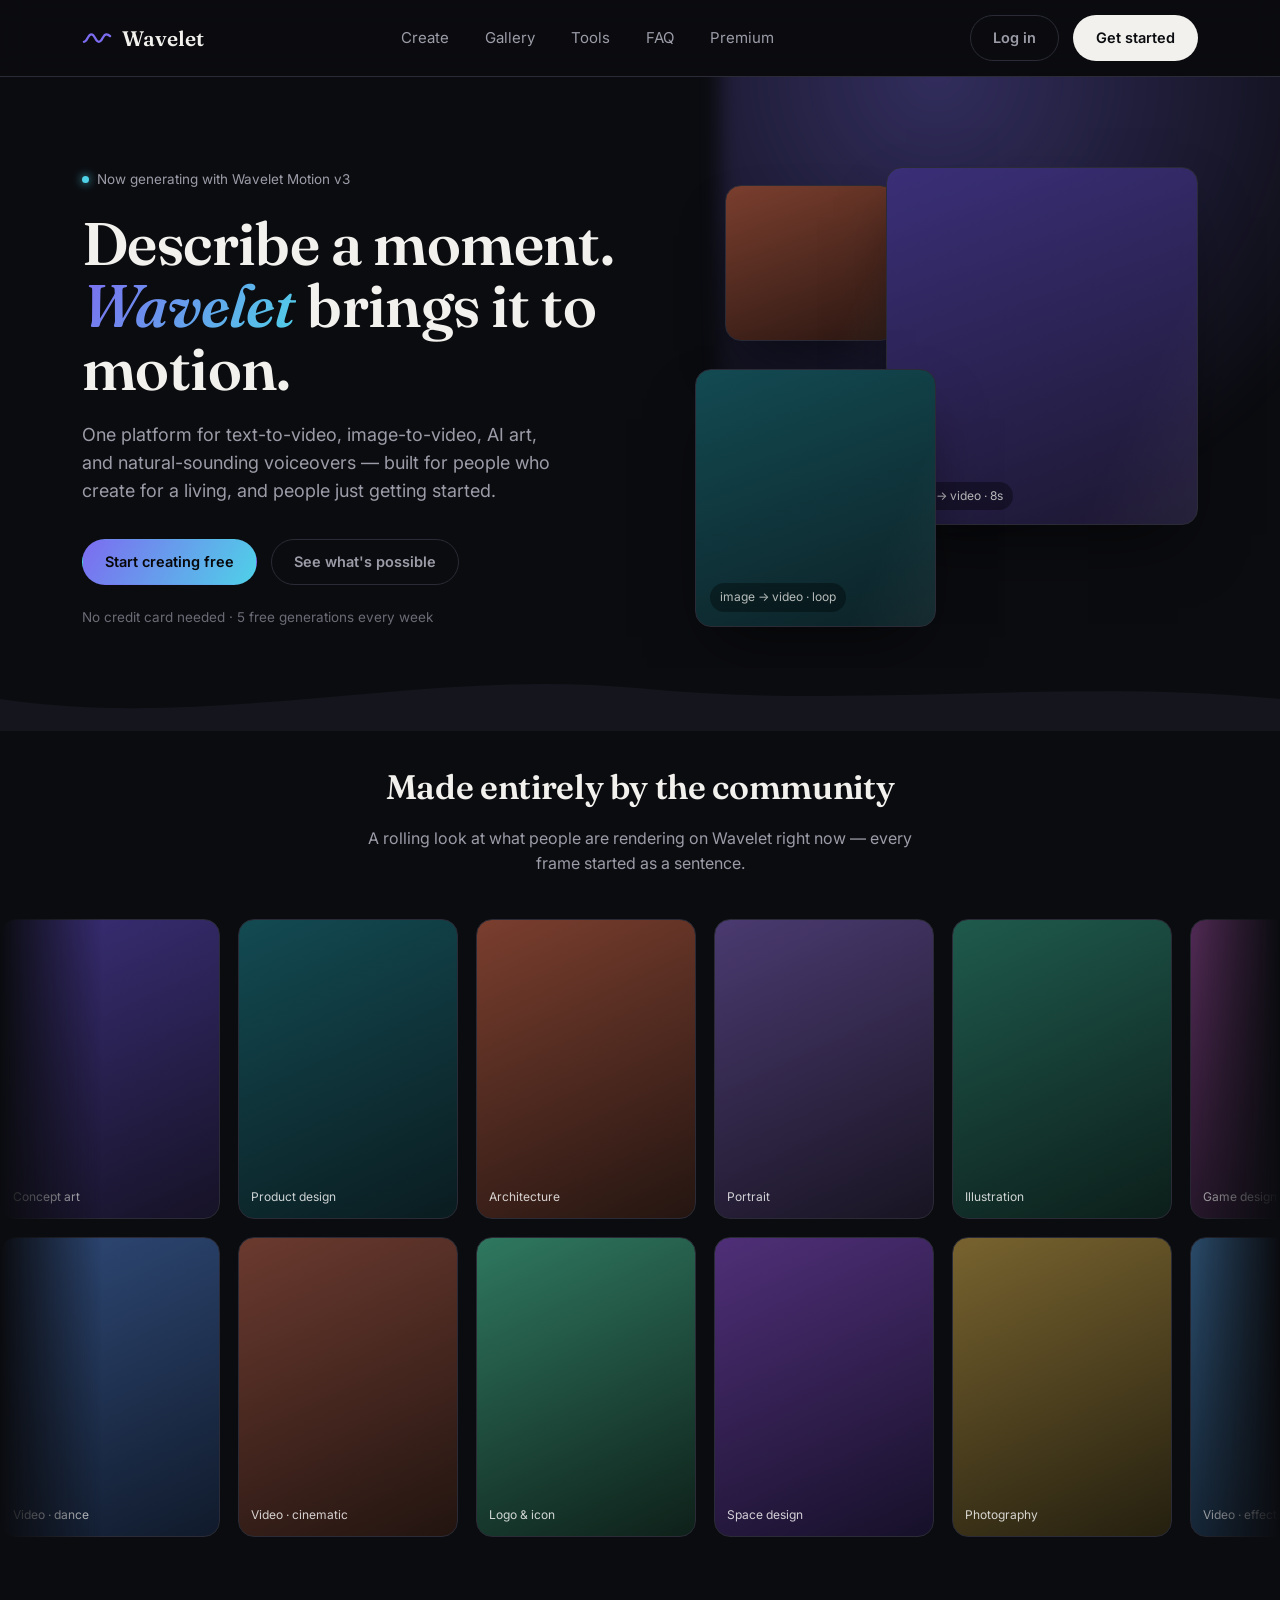
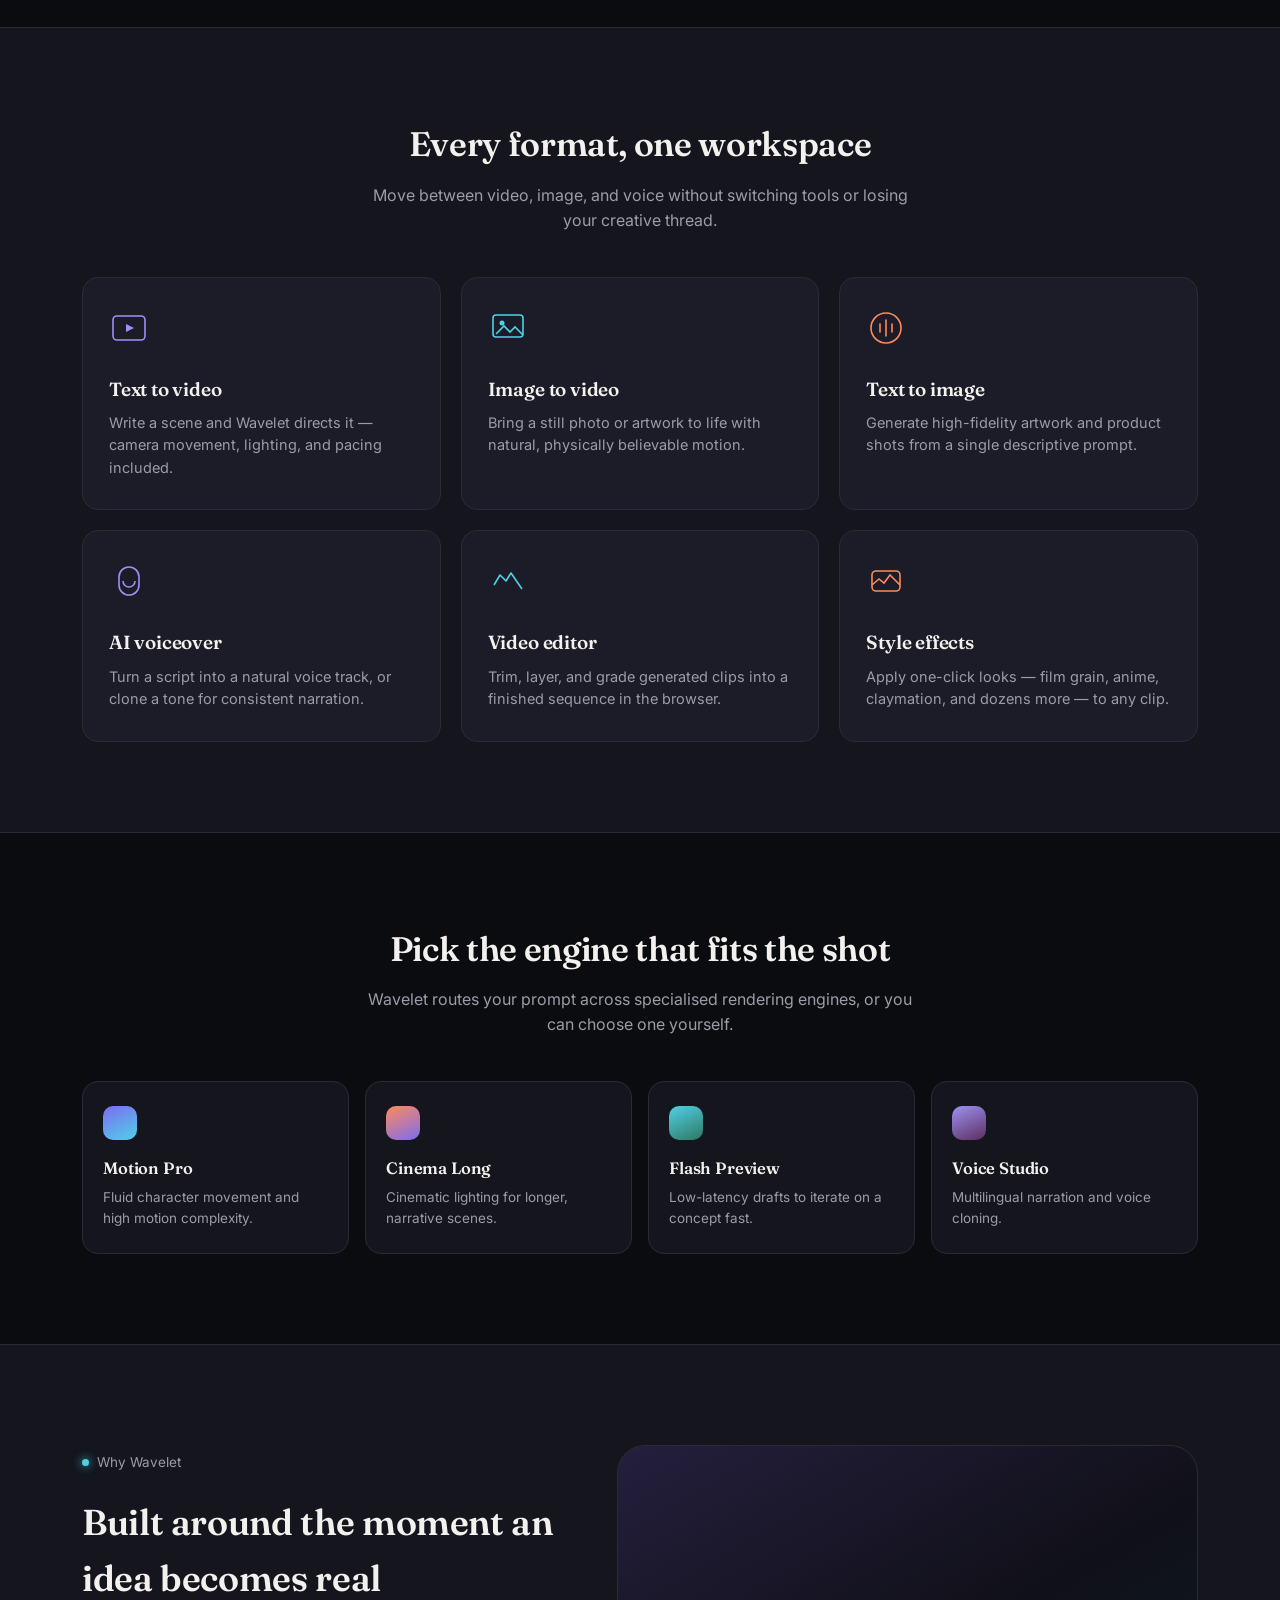
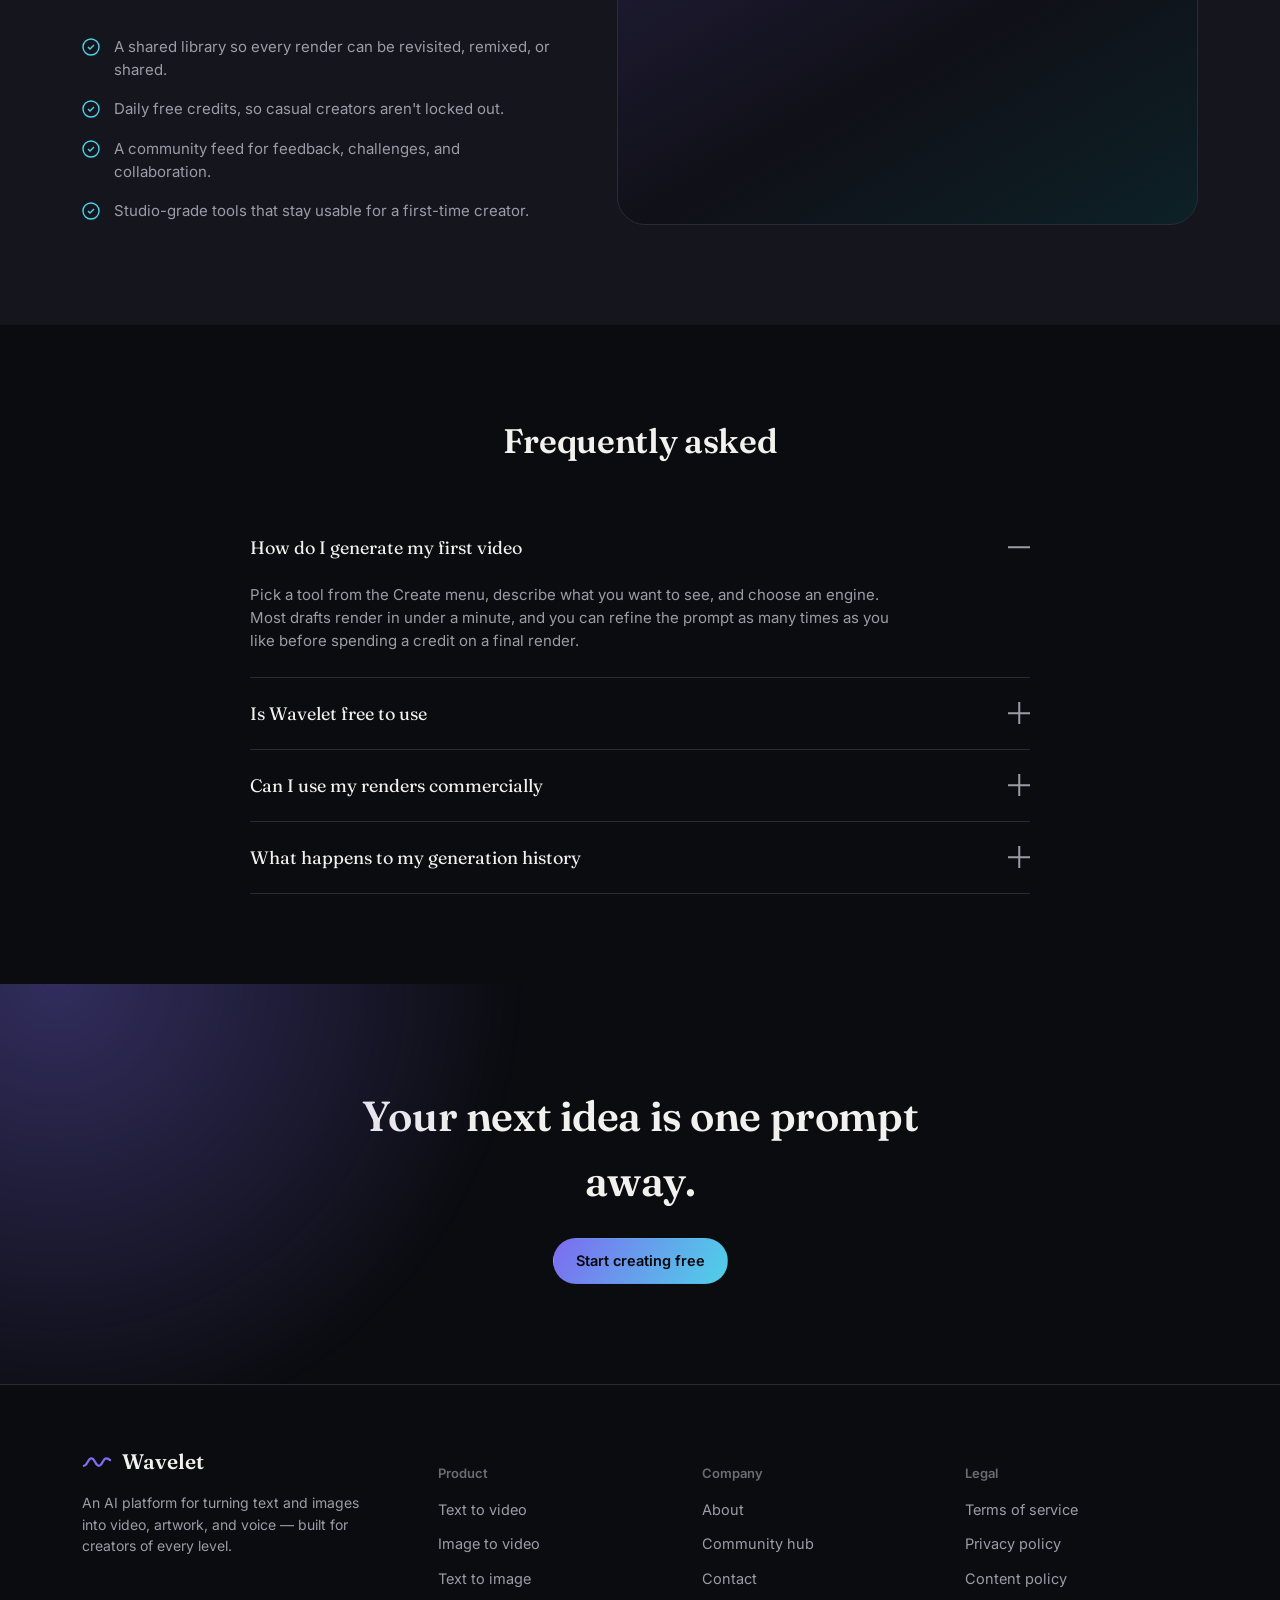
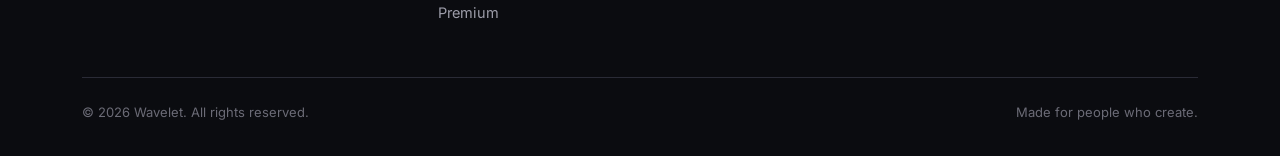
==== index.html @ d1cc6339 "first commit" ====
<!DOCTYPE html>
<html lang="en">
<head>
<meta charset="UTF-8">
<meta name="viewport" content="width=device-width, initial-scale=1">
<title>Wavelet — Generate video, image & voice with AI</title>
<meta name="description" content="Wavelet is an AI creation platform for turning text and images into video, artwork, and natural voiceovers.">
<link rel="preconnect" href="https://fonts.googleapis.com">
<link href="https://fonts.googleapis.com/css2?family=Fraunces:ital,wght@0,500;0,600;0,700;1,500;1,600&family=Inter:wght@400;500;600;700&display=swap" rel="stylesheet">
<link rel="stylesheet" href="style.css">
</head>
<body>

<nav class="nav">
  <div class="wrap">
    <a href="index.html" class="logo">
      <svg class="logo-mark" viewBox="0 0 32 32" fill="none">
        <path d="M2 20C6 20 6 12 10 12C14 12 14 20 18 20C22 20 22 12 26 12C28 12 29 13 30 14" stroke="url(#g1)" stroke-width="2.4" stroke-linecap="round"/>
        <defs><linearGradient id="g1" x1="2" y1="12" x2="30" y2="20"><stop stop-color="#7C6CF0"/><stop offset="1" stop-color="#4FD1E8"/></linearGradient></defs>
      </svg>
      Wavelet
    </a>
    <div class="nav-links">
      <a href="#create">Create</a>
      <a href="#gallery">Gallery</a>
      <a href="#tools">Tools</a>
      <a href="#faq">FAQ</a>
      <a href="premium.html">Premium</a>
    </div>
    <div class="nav-actions">
      <a href="#" class="btn btn-ghost">Log in</a>
      <a href="premium.html" class="btn btn-primary">Get started</a>
      <button class="nav-toggle" aria-label="Menu" aria-expanded="false">
        <svg width="24" height="24" viewBox="0 0 24 24" fill="none"><path d="M3 6h18M3 12h18M3 18h18" stroke="currentColor" stroke-width="1.8" stroke-linecap="round"/></svg>
      </button>
    </div>
  </div>
</nav>

<header class="hero" id="create">
  <div class="hero-glow"></div>
  <div class="wrap">
    <div>
      <div class="eyebrow"><span class="dot"></span> Now generating with Wavelet Motion v3</div>
      <h1>Describe a moment.<br><em>Wavelet</em> brings it to motion.</h1>
      <p class="hero-sub">One platform for text-to-video, image-to-video, AI art, and natural-sounding voiceovers — built for people who create for a living, and people just getting started.</p>
      <div class="hero-actions">
        <a href="premium.html" class="btn btn-wave">Start creating free</a>
        <a href="#gallery" class="btn btn-ghost">See what's possible</a>
      </div>
      <p class="hero-note">No credit card needed · 5 free generations every week</p>
    </div>
    <div class="hero-visual">
      <div class="frame frame-c"><div class="frame-shimmer"></div></div>
      <div class="frame frame-a"><div class="frame-shimmer"></div><span class="frame-tag">text → video · 8s</span></div>
      <div class="frame frame-b"><div class="frame-shimmer"></div><span class="frame-tag">image → video · loop</span></div>
    </div>
  </div>
</header>

<svg class="wave-divider" viewBox="0 0 1440 60" preserveAspectRatio="none"><path d="M0 30C240 60 480 0 720 20C960 40 1200 10 1440 30V60H0V30Z" fill="#14151D"/></svg>

<section class="gallery" id="gallery">
  <div class="wrap">
    <div class="section-head">
      <h2>Made entirely by the community</h2>
      <p>A rolling look at what people are rendering on Wavelet right now — every frame started as a sentence.</p>
    </div>
  </div>
  <div class="marquee">
    <div class="marquee-track" id="track1">
      <div class="tile" style="background:linear-gradient(155deg,#3a2f78,#161226)"><span>Concept art</span></div>
      <div class="tile" style="background:linear-gradient(155deg,#134a52,#0a1c20)"><span>Product design</span></div>
      <div class="tile" style="background:linear-gradient(155deg,#7a3e2e,#241511)"><span>Architecture</span></div>
      <div class="tile" style="background:linear-gradient(155deg,#4a3a70,#181422)"><span>Portrait</span></div>
      <div class="tile" style="background:linear-gradient(155deg,#1f5a4d,#0c1e1a)"><span>Illustration</span></div>
      <div class="tile" style="background:linear-gradient(155deg,#5c2f5f,#1c1220)"><span>Game design</span></div>
    </div>
  </div>
  <div class="marquee">
    <div class="marquee-track reverse" id="track2">
      <div class="tile" style="background:linear-gradient(155deg,#2f4a78,#101a2b)"><span>Video · dance</span></div>
      <div class="tile" style="background:linear-gradient(155deg,#6b3a2f,#221410)"><span>Video · cinematic</span></div>
      <div class="tile" style="background:linear-gradient(155deg,#2f7860,#0e2019)"><span>Logo & icon</span></div>
      <div class="tile" style="background:linear-gradient(155deg,#4f2f78,#161029)"><span>Space design</span></div>
      <div class="tile" style="background:linear-gradient(155deg,#78632f,#241f0f)"><span>Photography</span></div>
      <div class="tile" style="background:linear-gradient(155deg,#2f5578,#101d2b)"><span>Video · effects</span></div>
    </div>
  </div>
</section>

<section class="tools" id="tools">
  <div class="wrap">
    <div class="section-head">
      <h2>Every format, one workspace</h2>
      <p>Move between video, image, and voice without switching tools or losing your creative thread.</p>
    </div>
    <div class="tools-grid">
      <div class="tool-card">
        <svg class="tool-icon" viewBox="0 0 40 40" fill="none"><rect x="4" y="8" width="32" height="24" rx="4" stroke="#9D91F5" stroke-width="1.6"/><path d="M17 16l8 4-8 4v-8z" fill="#9D91F5"/></svg>
        <h3>Text to video</h3>
        <p>Write a scene and Wavelet directs it — camera movement, lighting, and pacing included.</p>
      </div>
      <div class="tool-card">
        <svg class="tool-icon" viewBox="0 0 40 40" fill="none"><rect x="5" y="7" width="30" height="22" rx="3" stroke="#4FD1E8" stroke-width="1.6"/><circle cx="14" cy="15" r="2.5" fill="#4FD1E8"/><path d="M8 26l8-8 6 6 5-5 8 8" stroke="#4FD1E8" stroke-width="1.6"/></svg>
        <h3>Image to video</h3>
        <p>Bring a still photo or artwork to life with natural, physically believable motion.</p>
      </div>
      <div class="tool-card">
        <svg class="tool-icon" viewBox="0 0 40 40" fill="none"><circle cx="20" cy="20" r="15" stroke="#FF8A5B" stroke-width="1.6"/><path d="M20 12v16M14 16v8M26 16v8" stroke="#FF8A5B" stroke-width="1.6" stroke-linecap="round"/></svg>
        <h3>Text to image</h3>
        <p>Generate high-fidelity artwork and product shots from a single descriptive prompt.</p>
      </div>
      <div class="tool-card">
        <svg class="tool-icon" viewBox="0 0 40 40" fill="none"><rect x="10" y="6" width="20" height="28" rx="10" stroke="#9D91F5" stroke-width="1.6"/><path d="M14 20a6 6 0 0012 0" stroke="#9D91F5" stroke-width="1.6"/></svg>
        <h3>AI voiceover</h3>
        <p>Turn a script into a natural voice track, or clone a tone for consistent narration.</p>
      </div>
      <div class="tool-card">
        <svg class="tool-icon" viewBox="0 0 40 40" fill="none"><path d="M6 24l6-10 6 6 5-8 11 16" stroke="#4FD1E8" stroke-width="1.6" stroke-linejoin="round" fill="none"/></svg>
        <h3>Video editor</h3>
        <p>Trim, layer, and grade generated clips into a finished sequence in the browser.</p>
      </div>
      <div class="tool-card">
        <svg class="tool-icon" viewBox="0 0 40 40" fill="none"><rect x="6" y="10" width="28" height="20" rx="4" stroke="#FF8A5B" stroke-width="1.6"/><path d="M6 24l7-6 5 4 6-8 10 10" stroke="#FF8A5B" stroke-width="1.6"/></svg>
        <h3>Style effects</h3>
        <p>Apply one-click looks — film grain, anime, claymation, and dozens more — to any clip.</p>
      </div>
    </div>
  </div>
</section>

<section class="engines">
  <div class="wrap">
    <div class="section-head">
      <h2>Pick the engine that fits the shot</h2>
      <p>Wavelet routes your prompt across specialised rendering engines, or you can choose one yourself.</p>
    </div>
    <div class="engine-row">
      <div class="engine-card">
        <div class="engine-dot" style="background:linear-gradient(155deg,#7C6CF0,#4FD1E8)"></div>
        <h3>Motion Pro</h3>
        <p>Fluid character movement and high motion complexity.</p>
      </div>
      <div class="engine-card">
        <div class="engine-dot" style="background:linear-gradient(155deg,#FF8A5B,#7C6CF0)"></div>
        <h3>Cinema Long</h3>
        <p>Cinematic lighting for longer, narrative scenes.</p>
      </div>
      <div class="engine-card">
        <div class="engine-dot" style="background:linear-gradient(155deg,#4FD1E8,#2F7860)"></div>
        <h3>Flash Preview</h3>
        <p>Low-latency drafts to iterate on a concept fast.</p>
      </div>
      <div class="engine-card">
        <div class="engine-dot" style="background:linear-gradient(155deg,#9D91F5,#5c2f5f)"></div>
        <h3>Voice Studio</h3>
        <p>Multilingual narration and voice cloning.</p>
      </div>
    </div>
  </div>
</section>

<section class="vision">
  <div class="wrap">
    <div>
      <div class="eyebrow"><span class="dot"></span> Why Wavelet</div>
      <h2>Built around the moment an idea becomes real</h2>
      <ul class="vision-list">
        <li><svg width="18" height="18" viewBox="0 0 18 18" fill="none"><circle cx="9" cy="9" r="8" stroke="#4FD1E8" stroke-width="1.4"/><path d="M6 9l2 2 4-4" stroke="#4FD1E8" stroke-width="1.4"/></svg> A shared library so every render can be revisited, remixed, or shared.</li>
        <li><svg width="18" height="18" viewBox="0 0 18 18" fill="none"><circle cx="9" cy="9" r="8" stroke="#4FD1E8" stroke-width="1.4"/><path d="M6 9l2 2 4-4" stroke="#4FD1E8" stroke-width="1.4"/></svg> Daily free credits, so casual creators aren't locked out.</li>
        <li><svg width="18" height="18" viewBox="0 0 18 18" fill="none"><circle cx="9" cy="9" r="8" stroke="#4FD1E8" stroke-width="1.4"/><path d="M6 9l2 2 4-4" stroke="#4FD1E8" stroke-width="1.4"/></svg> A community feed for feedback, challenges, and collaboration.</li>
        <li><svg width="18" height="18" viewBox="0 0 18 18" fill="none"><circle cx="9" cy="9" r="8" stroke="#4FD1E8" stroke-width="1.4"/><path d="M6 9l2 2 4-4" stroke="#4FD1E8" stroke-width="1.4"/></svg> Studio-grade tools that stay usable for a first-time creator.</li>
      </ul>
    </div>
    <div class="vision-visual"></div>
  </div>
</section>

<section class="faq" id="faq">
  <div class="section-head">
    <h2>Frequently asked</h2>
  </div>

  <div class="faq-item open">
    <button class="faq-q">How do I generate my first video<span class="plus"></span></button>
    <div class="faq-a" style="max-height:200px"><p>Pick a tool from the Create menu, describe what you want to see, and choose an engine. Most drafts render in under a minute, and you can refine the prompt as many times as you like before spending a credit on a final render.</p></div>
  </div>
  <div class="faq-item">
    <button class="faq-q">Is Wavelet free to use<span class="plus"></span></button>
    <div class="faq-a"><p>Yes — everyone gets free weekly credits for standard-quality generations. Higher resolutions, longer clips, and priority rendering are part of Wavelet Premium.</p></div>
  </div>
  <div class="faq-item">
    <button class="faq-q">Can I use my renders commercially<span class="plus"></span></button>
    <div class="faq-a"><p>Content made on a Premium plan comes with a commercial usage licence. Free-tier renders are for personal, non-commercial use — see the plan comparison for details.</p></div>
  </div>
  <div class="faq-item">
    <button class="faq-q">What happens to my generation history<span class="plus"></span></button>
    <div class="faq-a"><p>Every render is saved privately to your library by default. You choose if and when to publish a piece to the community gallery.</p></div>
  </div>
</section>

<section class="cta-band">
  <div class="hero-glow" style="right:auto; left:-160px;"></div>
  <div class="wrap">
    <h2>Your next idea is one prompt away.</h2>
    <a href="premium.html" class="btn btn-wave">Start creating free</a>
  </div>
</section>

<footer>
  <div class="wrap">
    <div class="footer-grid">
      <div class="footer-brand">
        <a href="index.html" class="logo">
          <svg class="logo-mark" viewBox="0 0 32 32" fill="none"><path d="M2 20C6 20 6 12 10 12C14 12 14 20 18 20C22 20 22 12 26 12C28 12 29 13 30 14" stroke="url(#g2)" stroke-width="2.4" stroke-linecap="round"/><defs><linearGradient id="g2" x1="2" y1="12" x2="30" y2="20"><stop stop-color="#7C6CF0"/><stop offset="1" stop-color="#4FD1E8"/></linearGradient></defs></svg>
          Wavelet
        </a>
        <p>An AI platform for turning text and images into video, artwork, and voice — built for creators of every level.</p>
      </div>
      <div class="footer-col">
        <h4>Product</h4>
        <a href="#tools">Text to video</a>
        <a href="#tools">Image to video</a>
        <a href="#tools">Text to image</a>
        <a href="premium.html">Premium</a>
      </div>
      <div class="footer-col">
        <h4>Company</h4>
        <a href="#">About</a>
        <a href="#">Community hub</a>
        <a href="#">Contact</a>
      </div>
      <div class="footer-col">
        <h4>Legal</h4>
        <a href="#">Terms of service</a>
        <a href="#">Privacy policy</a>
        <a href="#">Content policy</a>
      </div>
    </div>
    <div class="footer-bottom">
      <span>© 2026 Wavelet. All rights reserved.</span>
      <span>Made for people who create.</span>
    </div>
  </div>
</footer>

<script src="script.js"></script>
</body>
</html>
---- style.css ----
/* ============================================================
   Wavelet — AI generation platform
   Token system
   ============================================================ */

:root {
  --bg: #0B0C10;
  --bg-elevated: #14151D;
  --bg-elevated-2: #1B1C27;
  --line: #2A2B36;
  --text: #F2F1ED;
  --text-dim: #9C9CA8;
  --text-faint: #6B6B76;

  --violet: #7C6CF0;
  --violet-soft: #9D91F5;
  --cyan: #4FD1E8;
  --coral: #FF8A5B;

  --grad-wave: linear-gradient(120deg, var(--violet) 0%, var(--cyan) 100%);

  --serif: "Fraunces", "Iowan Old Style", serif;
  --sans: "Inter", -apple-system, BlinkMacSystemFont, "Segoe UI", sans-serif;

  --radius-s: 10px;
  --radius-m: 16px;
  --radius-l: 28px;

  --max: 1180px;
}

* { box-sizing: border-box; }

html {
  scroll-behavior: smooth;
}

@media (prefers-reduced-motion: reduce) {
  html { scroll-behavior: auto; }
  * { animation-duration: 0.001ms !important; animation-iteration-count: 1 !important; transition-duration: 0.001ms !important; }
}

body {
  margin: 0;
  background: var(--bg);
  color: var(--text);
  font-family: var(--sans);
  font-size: 16px;
  line-height: 1.55;
  -webkit-font-smoothing: antialiased;
}

img, video { max-width: 100%; display: block; }

a { color: inherit; text-decoration: none; }

.wrap {
  max-width: var(--max);
  margin: 0 auto;
  padding: 0 32px;
}

h1, h2, h3 {
  font-family: var(--serif);
  font-weight: 600;
  letter-spacing: -0.01em;
  margin: 0;
}

p { margin: 0; color: var(--text-dim); }

::selection { background: var(--violet); color: #fff; }

:focus-visible {
  outline: 2px solid var(--cyan);
  outline-offset: 3px;
  border-radius: 4px;
}

/* ---------------- Nav ---------------- */

.nav {
  position: sticky;
  top: 0;
  z-index: 50;
  background: rgba(11, 12, 16, 0.82);
  backdrop-filter: blur(14px);
  border-bottom: 1px solid var(--line);
}

.nav .wrap {
  display: flex;
  align-items: center;
  justify-content: space-between;
  height: 76px;
}

.logo {
  display: flex;
  align-items: center;
  gap: 10px;
  font-family: var(--serif);
  font-size: 21px;
  font-weight: 600;
  color: var(--text);
}

.logo-mark {
  width: 30px;
  height: 30px;
  flex-shrink: 0;
}

.nav-links {
  display: flex;
  align-items: center;
  gap: 36px;
}

.nav-links a {
  font-size: 15px;
  color: var(--text-dim);
  transition: color 0.15s ease;
  white-space: nowrap;
}

.nav-links a:hover, .nav-links a.active { color: var(--text); }

.nav-actions {
  display: flex;
  align-items: center;
  gap: 14px;
}

.btn {
  display: inline-flex;
  align-items: center;
  justify-content: center;
  gap: 8px;
  padding: 11px 22px;
  border-radius: 999px;
  font-size: 14.5px;
  font-weight: 600;
  font-family: var(--sans);
  cursor: pointer;
  border: 1px solid transparent;
  transition: transform 0.15s ease, background 0.15s ease, border-color 0.15s ease, opacity .15s ease;
}

.btn:active { transform: scale(0.97); }

.btn-primary {
  background: var(--text);
  color: var(--bg);
}
.btn-primary:hover { background: #fff; }

.btn-ghost {
  background: transparent;
  color: var(--text-dim);
  border-color: var(--line);
}
.btn-ghost:hover { color: var(--text); border-color: var(--text-dim); }

.btn-wave {
  background: var(--grad-wave);
  color: #08080B;
}
.btn-wave:hover { opacity: .92; }

.nav-toggle {
  display: none;
  background: none;
  border: none;
  color: var(--text);
  cursor: pointer;
  padding: 6px;
}

/* ---------------- Hero ---------------- */

.hero {
  position: relative;
  padding: 88px 0 40px;
  overflow: hidden;
}

.hero-glow {
  position: absolute;
  top: -220px;
  right: -160px;
  width: 720px;
  height: 720px;
  background: radial-gradient(circle at 30% 30%, rgba(124,108,240,0.35), transparent 65%);
  filter: blur(10px);
  pointer-events: none;
}

.hero .wrap {
  display: grid;
  grid-template-columns: 1.05fr 0.95fr;
  gap: 56px;
  align-items: center;
  position: relative;
}

.eyebrow {
  display: inline-flex;
  align-items: center;
  gap: 8px;
  font-size: 13.5px;
  color: var(--text-dim);
  margin-bottom: 22px;
}

.eyebrow .dot {
  width: 7px;
  height: 7px;
  border-radius: 50%;
  background: var(--cyan);
  box-shadow: 0 0 10px var(--cyan);
}

.hero h1 {
  font-size: 60px;
  line-height: 1.04;
  color: var(--text);
}

.hero h1 em {
  font-style: italic;
  background: var(--grad-wave);
  -webkit-background-clip: text;
  background-clip: text;
  color: transparent;
}

.hero-sub {
  margin-top: 22px;
  font-size: 18px;
  max-width: 480px;
  color: var(--text-dim);
}

.hero-actions {
  display: flex;
  gap: 14px;
  margin-top: 34px;
}

.hero-note {
  margin-top: 22px;
  font-size: 13.5px;
  color: var(--text-faint);
}

/* Hero visual: stacked "frames" representing generated output */
.hero-visual {
  position: relative;
  height: 460px;
}

.frame {
  position: absolute;
  border-radius: var(--radius-m);
  border: 1px solid var(--line);
  overflow: hidden;
  box-shadow: 0 30px 60px -20px rgba(0,0,0,0.6);
}

.frame-a { width: 62%; height: 78%; right: 0; top: 0; background: linear-gradient(160deg,#3a2f78,#1c1730); z-index: 2; }
.frame-b { width: 48%; height: 56%; left: 0; bottom: 0; background: linear-gradient(160deg,#134a52,#0c2126); z-index: 3; }
.frame-c { width: 34%; height: 34%; left: 6%; top: 4%; background: linear-gradient(160deg,#7a3e2e,#2b1712); z-index: 1; }

.frame-tag {
  position: absolute;
  bottom: 14px;
  left: 14px;
  font-size: 12px;
  color: rgba(242,241,237,0.75);
  background: rgba(0,0,0,0.35);
  padding: 5px 10px;
  border-radius: 999px;
  backdrop-filter: blur(4px);
}

.frame-shimmer {
  position: absolute;
  inset: 0;
  background: linear-gradient(115deg, transparent 30%, rgba(255,255,255,0.08) 48%, transparent 65%);
  background-size: 250% 250%;
  animation: shimmer 6s ease-in-out infinite;
}

@keyframes shimmer {
  0% { background-position: 130% 0; }
  50% { background-position: -30% 100%; }
  100% { background-position: 130% 0; }
}

/* ---------------- Wave divider ---------------- */

.wave-divider {
  display: block;
  width: 100%;
  height: 64px;
  margin-top: -1px;
}

/* ---------------- Marquee gallery ---------------- */

.gallery {
  padding: 30px 0 90px;
  background: var(--bg);
}

.section-head {
  max-width: 560px;
  margin: 0 auto 44px;
  text-align: center;
}

.section-head h2 { font-size: 34px; }
.section-head p { margin-top: 12px; font-size: 16px; }

.marquee {
  overflow: hidden;
  position: relative;
  mask-image: linear-gradient(90deg, transparent, #000 8%, #000 92%, transparent);
  -webkit-mask-image: linear-gradient(90deg, transparent, #000 8%, #000 92%, transparent);
}

.marquee-track {
  display: flex;
  gap: 18px;
  width: max-content;
  animation: scroll-left 42s linear infinite;
}

.marquee-track.reverse { animation: scroll-right 46s linear infinite; margin-top: 18px; }

@keyframes scroll-left {
  from { transform: translateX(0); }
  to { transform: translateX(-50%); }
}
@keyframes scroll-right {
  from { transform: translateX(-50%); }
  to { transform: translateX(0); }
}

.tile {
  width: 220px;
  height: 300px;
  border-radius: var(--radius-m);
  flex-shrink: 0;
  border: 1px solid var(--line);
  position: relative;
  overflow: hidden;
}

.tile span {
  position: absolute;
  bottom: 12px;
  left: 12px;
  font-size: 12px;
  color: rgba(255,255,255,0.8);
}

/* ---------------- Tools grid ---------------- */

.tools {
  padding: 90px 0;
  background: var(--bg-elevated);
  border-top: 1px solid var(--line);
  border-bottom: 1px solid var(--line);
}

.tools-grid {
  display: grid;
  grid-template-columns: repeat(3, 1fr);
  gap: 20px;
}

.tool-card {
  background: var(--bg-elevated-2);
  border: 1px solid var(--line);
  border-radius: var(--radius-m);
  padding: 30px 26px;
  transition: border-color .2s ease, transform .2s ease;
}

.tool-card:hover { border-color: var(--violet-soft); }

.tool-icon {
  width: 40px;
  height: 40px;
  margin-bottom: 20px;
}

.tool-card h3 { font-size: 19px; margin-bottom: 8px; }
.tool-card p { font-size: 14.5px; }

/* ---------------- Engines ---------------- */

.engines { padding: 90px 0; }

.engine-row {
  display: grid;
  grid-template-columns: repeat(4, 1fr);
  gap: 16px;
}

.engine-card {
  border: 1px solid var(--line);
  border-radius: var(--radius-m);
  padding: 24px 20px;
  background: var(--bg-elevated);
}

.engine-dot {
  width: 34px; height: 34px;
  border-radius: 10px;
  margin-bottom: 16px;
}

.engine-card h3 { font-size: 16.5px; margin-bottom: 6px; }
.engine-card p { font-size: 13.5px; }

/* ---------------- Vision / split ---------------- */

.vision {
  padding: 100px 0;
  background: var(--bg-elevated);
  border-top: 1px solid var(--line);
}

.vision .wrap {
  display: grid;
  grid-template-columns: 0.9fr 1.1fr;
  gap: 60px;
  align-items: center;
}

.vision h2 { font-size: 36px; margin-bottom: 20px; }

.vision-list {
  list-style: none;
  margin: 28px 0 0;
  padding: 0;
  display: flex;
  flex-direction: column;
  gap: 16px;
}

.vision-list li {
  display: flex;
  gap: 14px;
  font-size: 15px;
  color: var(--text-dim);
  align-items: flex-start;
}

.vision-list li svg { flex-shrink: 0; margin-top: 3px; }

.vision-visual {
  position: relative;
  height: 380px;
  border-radius: var(--radius-l);
  overflow: hidden;
  border: 1px solid var(--line);
  background: linear-gradient(150deg, #241f3d, #101018 55%, #0c2126);
}

/* ---------------- FAQ ---------------- */

.faq { padding: 90px 0; max-width: 780px; margin: 0 auto; }

.faq-item {
  border-bottom: 1px solid var(--line);
}

.faq-q {
  width: 100%;
  background: none;
  border: none;
  color: var(--text);
  font-family: var(--serif);
  font-size: 18px;
  text-align: left;
  padding: 24px 0;
  display: flex;
  justify-content: space-between;
  align-items: center;
  cursor: pointer;
  gap: 20px;
}

.faq-q .plus {
  flex-shrink: 0;
  width: 22px;
  height: 22px;
  position: relative;
}
.faq-q .plus::before, .faq-q .plus::after {
  content: "";
  position: absolute;
  background: var(--text-dim);
  transition: transform .25s ease;
}
.faq-q .plus::before { width: 100%; height: 1.5px; top: 50%; left: 0; transform: translateY(-50%); }
.faq-q .plus::after { width: 1.5px; height: 100%; left: 50%; top: 0; transform: translateX(-50%); }

.faq-item.open .plus::after { transform: translateX(-50%) rotate(90deg); opacity: 0; }

.faq-a {
  max-height: 0;
  overflow: hidden;
  transition: max-height .3s ease;
}

.faq-a p { padding-bottom: 24px; font-size: 15px; max-width: 640px; }

/* ---------------- CTA band ---------------- */

.cta-band {
  padding: 100px 0;
  text-align: center;
  position: relative;
  overflow: hidden;
}

.cta-band h2 { font-size: 42px; max-width: 620px; margin: 0 auto 24px; }

/* ---------------- Footer ---------------- */

footer {
  border-top: 1px solid var(--line);
  padding: 60px 0 34px;
}

.footer-grid {
  display: grid;
  grid-template-columns: 1.4fr 1fr 1fr 1fr;
  gap: 30px;
  padding-bottom: 40px;
}

.footer-brand p { margin-top: 14px; font-size: 14px; max-width: 280px; }

.footer-col h4 {
  font-family: var(--sans);
  font-size: 13px;
  color: var(--text-faint);
  margin-bottom: 16px;
  font-weight: 600;
}

.footer-col a {
  display: block;
  font-size: 14.5px;
  color: var(--text-dim);
  margin-bottom: 12px;
}
.footer-col a:hover { color: var(--text); }

.footer-bottom {
  border-top: 1px solid var(--line);
  padding-top: 24px;
  display: flex;
  justify-content: space-between;
  font-size: 13px;
  color: var(--text-faint);
}

/* ============================================================
   Premium / Pricing page
   ============================================================ */

.pricing-hero {
  padding: 80px 0 20px;
  text-align: center;
}

.pricing-hero .eyebrow { justify-content: center; }
.pricing-hero h1 { font-size: 46px; }
.pricing-hero p { margin: 18px auto 0; max-width: 520px; font-size: 17px; }

.billing-toggle {
  display: inline-flex;
  align-items: center;
  gap: 6px;
  margin: 36px auto 0;
  padding: 5px;
  background: var(--bg-elevated);
  border: 1px solid var(--line);
  border-radius: 999px;
}

.billing-toggle button {
  border: none;
  background: none;
  color: var(--text-dim);
  padding: 9px 20px;
  border-radius: 999px;
  font-size: 14px;
  font-weight: 600;
  cursor: pointer;
  font-family: var(--sans);
  display: flex;
  align-items: center;
  gap: 8px;
}

.billing-toggle button.active {
  background: var(--text);
  color: var(--bg);
}

.save-pill {
  font-size: 11px;
  background: rgba(255,138,91,0.18);
  color: var(--coral);
  padding: 2px 8px;
  border-radius: 999px;
}

.billing-toggle button.active .save-pill {
  background: rgba(11,12,16,0.1);
  color: var(--bg);
}

.plans {
  padding: 60px 0 40px;
}

.plans-grid {
  display: grid;
  grid-template-columns: repeat(3, 1fr);
  gap: 22px;
  align-items: stretch;
}

.plan-card {
  border: 1px solid var(--line);
  border-radius: var(--radius-l);
  padding: 34px 30px;
  background: var(--bg-elevated);
  display: flex;
  flex-direction: column;
  position: relative;
}

.plan-card.featured {
  background: linear-gradient(180deg, rgba(124,108,240,0.14), rgba(20,21,29,1) 40%);
  border-color: var(--violet-soft);
}

.plan-badge {
  position: absolute;
  top: -13px;
  left: 30px;
  background: var(--grad-wave);
  color: #08080B;
  font-size: 12px;
  font-weight: 700;
  padding: 5px 14px;
  border-radius: 999px;
}

.plan-name { font-size: 20px; font-family: var(--serif); }
.plan-desc { margin-top: 8px; font-size: 14px; min-height: 40px; }

.plan-price {
  margin-top: 24px;
  display: flex;
  align-items: baseline;
  gap: 6px;
}

.plan-price .amount {
  font-family: var(--serif);
  font-size: 44px;
  color: var(--text);
}

.plan-price .period { font-size: 14px; color: var(--text-faint); }

.plan-cta { margin-top: 26px; width: 100%; }

.plan-features {
  list-style: none;
  padding: 0;
  margin: 30px 0 0;
  display: flex;
  flex-direction: column;
  gap: 13px;
  flex-grow: 1;
}

.plan-features li {
  display: flex;
  gap: 10px;
  font-size: 14.5px;
  color: var(--text-dim);
}

.plan-features li svg { flex-shrink: 0; margin-top: 3px; color: var(--cyan); }

.plan-note {
  text-align: center;
  margin-top: 10px;
  font-size: 13.5px;
  color: var(--text-faint);
}

/* Comparison table */

.compare { padding: 70px 0 100px; }

.compare-table-wrap { overflow-x: auto; border: 1px solid var(--line); border-radius: var(--radius-m); }

table.compare-table { width: 100%; border-collapse: collapse; min-width: 640px; }

.compare-table th, .compare-table td {
  padding: 16px 20px;
  text-align: center;
  border-bottom: 1px solid var(--line);
  font-size: 14.5px;
}

.compare-table th { font-family: var(--serif); font-weight: 600; font-size: 16px; background: var(--bg-elevated); }

.compare-table td:first-child, .compare-table th:first-child {
  text-align: left;
  color: var(--text-dim);
  font-family: var(--sans);
  font-weight: 400;
}

.compare-table tr:last-child td { border-bottom: none; }

.compare-table td svg { color: var(--cyan); }
.compare-table td .no { color: var(--text-faint); }

/* ---------------- Responsive ---------------- */

@media (max-width: 980px) {
  .hero .wrap { grid-template-columns: 1fr; }
  .hero-visual { height: 320px; order: -1; }
  .tools-grid { grid-template-columns: repeat(2, 1fr); }
  .engine-row { grid-template-columns: repeat(2, 1fr); }
  .vision .wrap { grid-template-columns: 1fr; }
  .plans-grid { grid-template-columns: 1fr; }
  .footer-grid { grid-template-columns: 1fr 1fr; }
}

@media (max-width: 720px) {
  .nav-links {
    display: none;
    position: absolute;
    top: 76px;
    left: 0;
    right: 0;
    flex-direction: column;
    align-items: flex-start;
    gap: 0;
    background: var(--bg);
    border-bottom: 1px solid var(--line);
    padding: 8px 32px 20px;
  }
  .nav-links.mobile-open { display: flex; }
  .nav-links a { padding: 12px 0; width: 100%; border-bottom: 1px solid var(--line); }
  .nav-links a:last-child { border-bottom: none; }
  .nav-toggle { display: block; }
  .hero h1 { font-size: 42px; }
  .tools-grid { grid-template-columns: 1fr; }
  .engine-row { grid-template-columns: 1fr; }
  .footer-grid { grid-template-columns: 1fr; }
  .section-head h2, .vision h2 { font-size: 28px; }
}
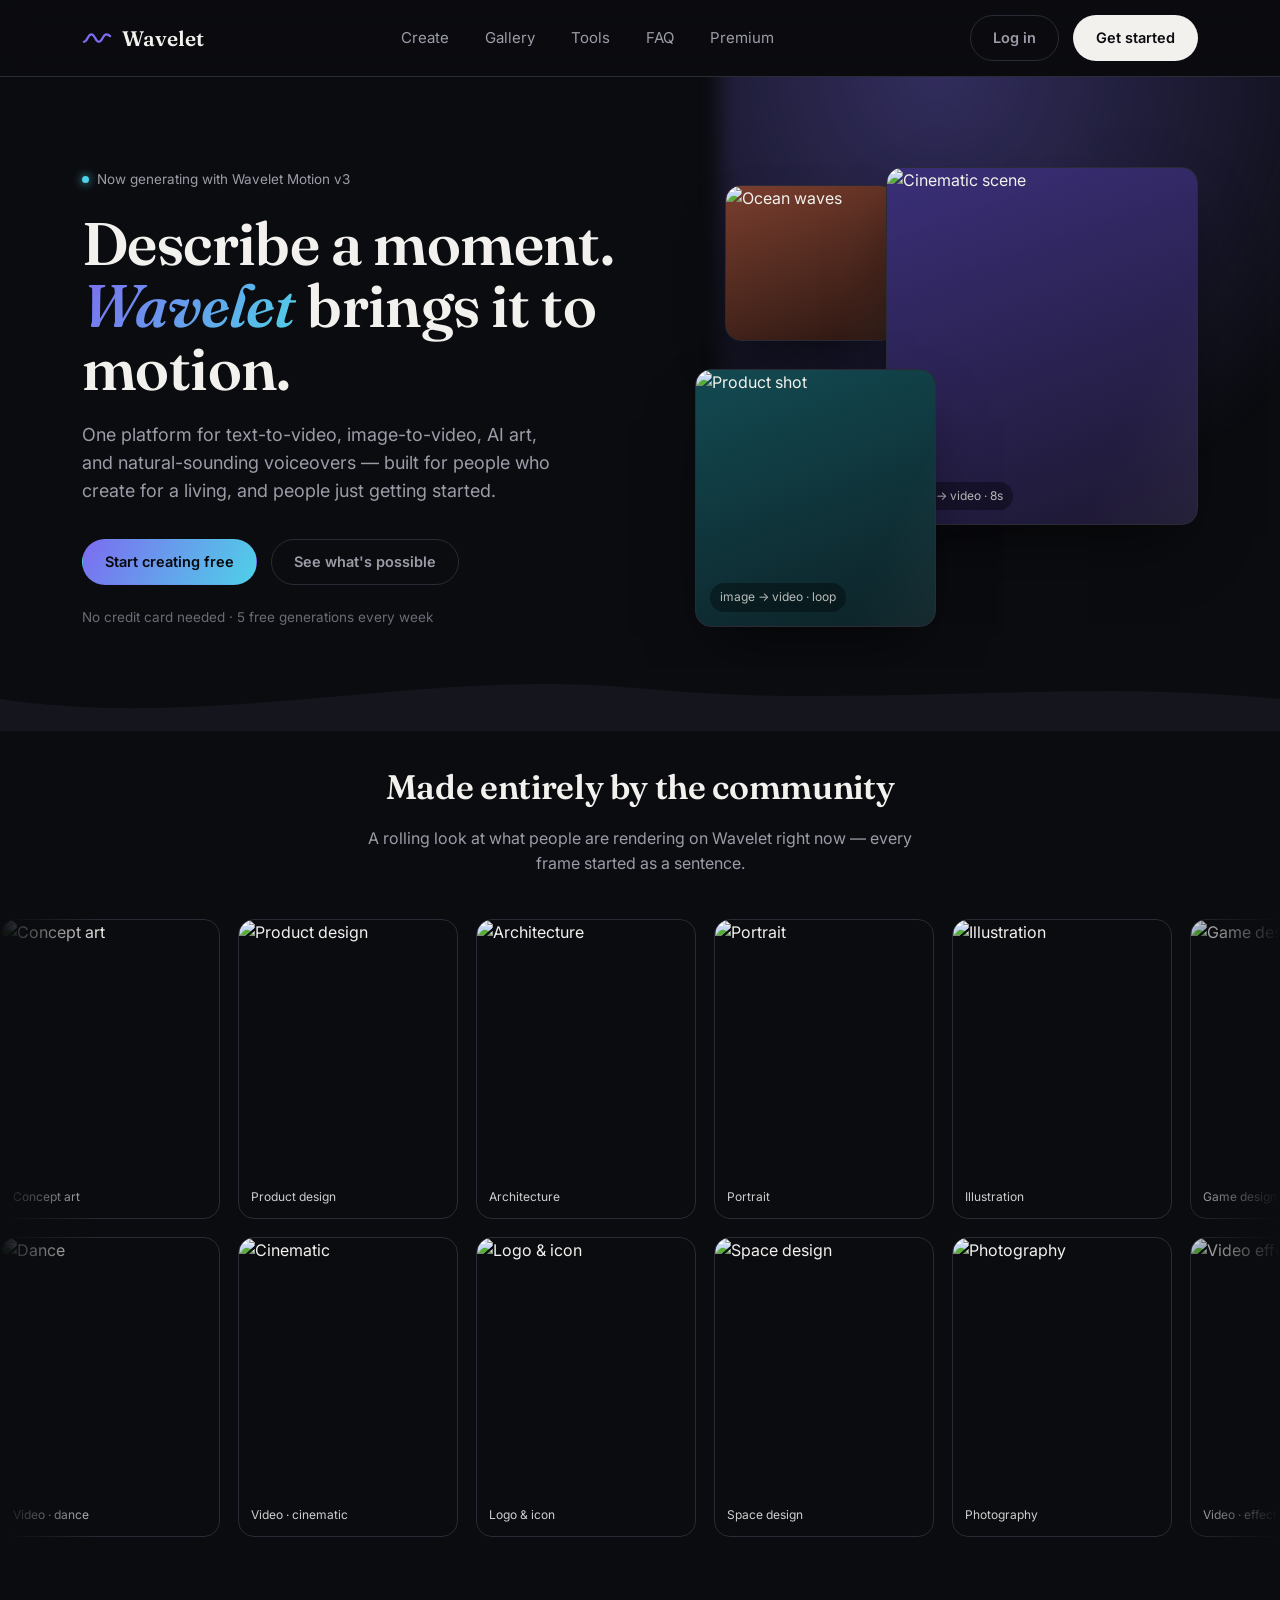
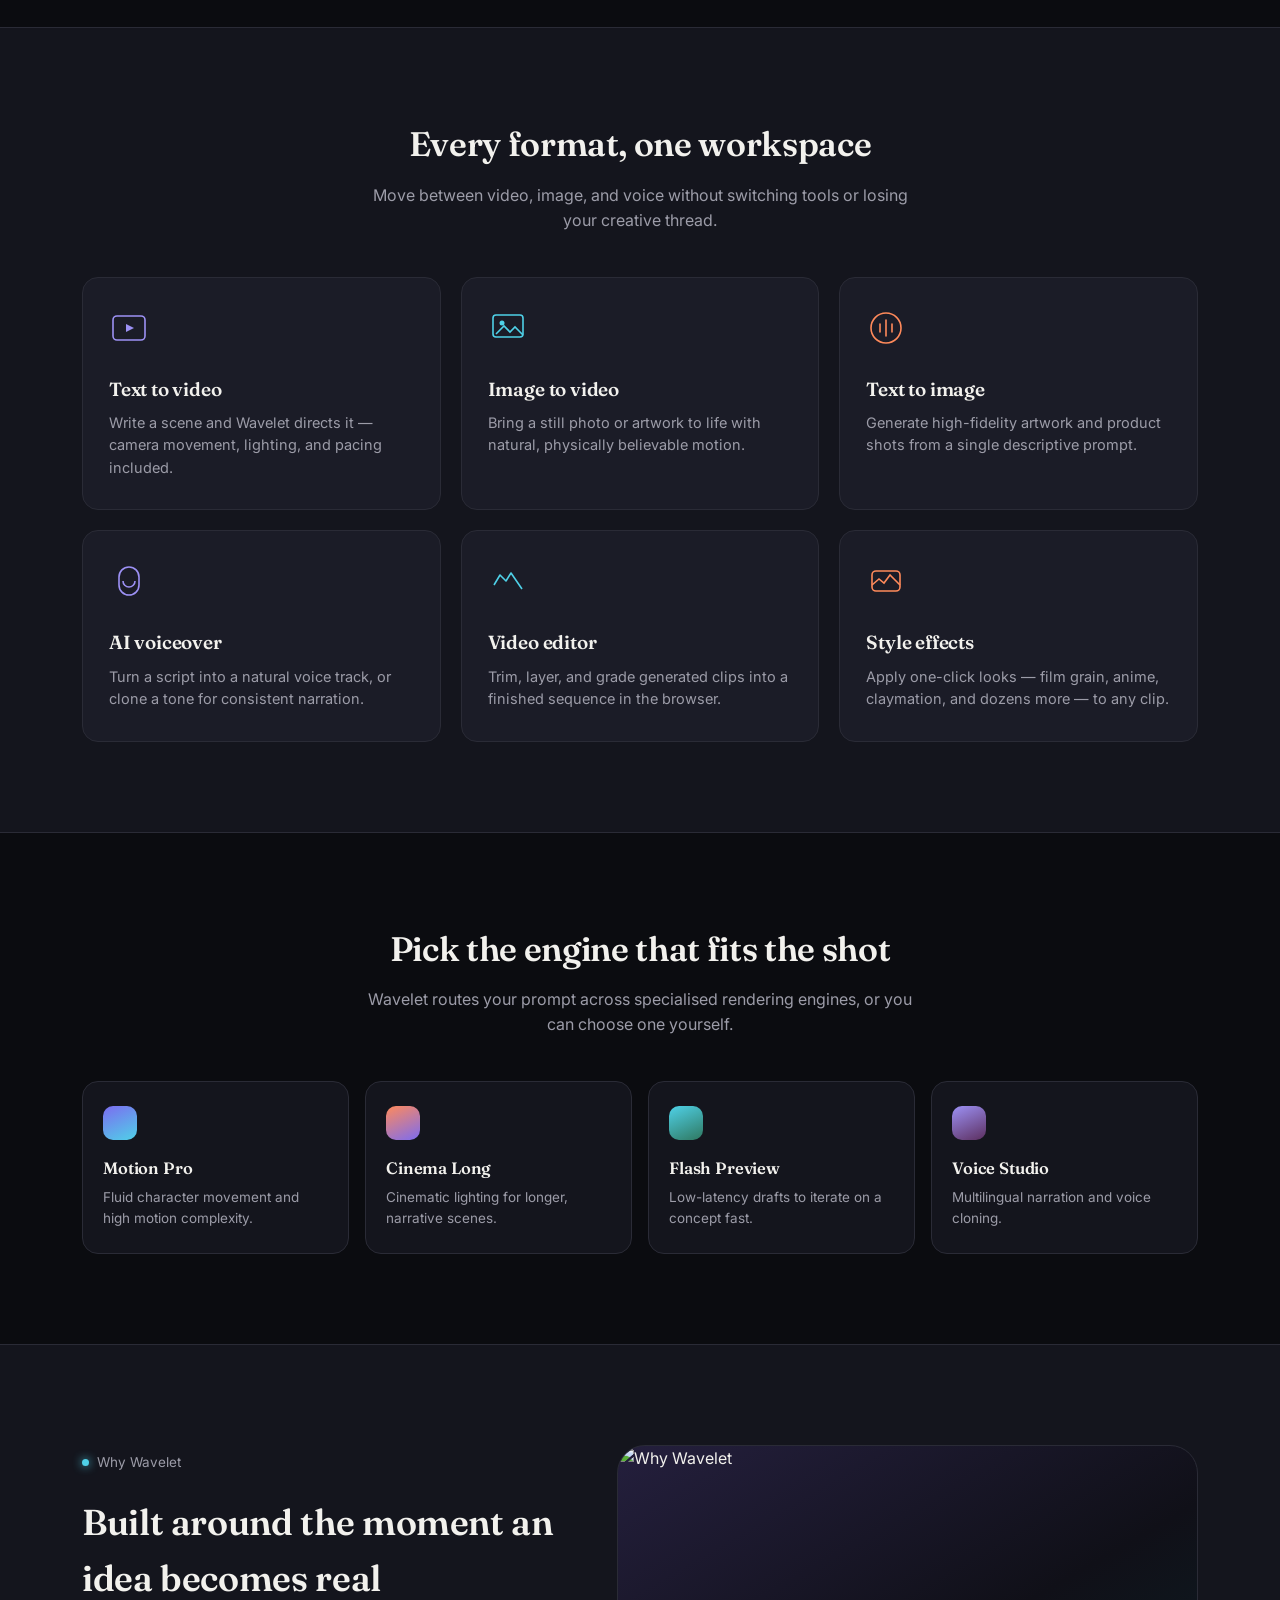
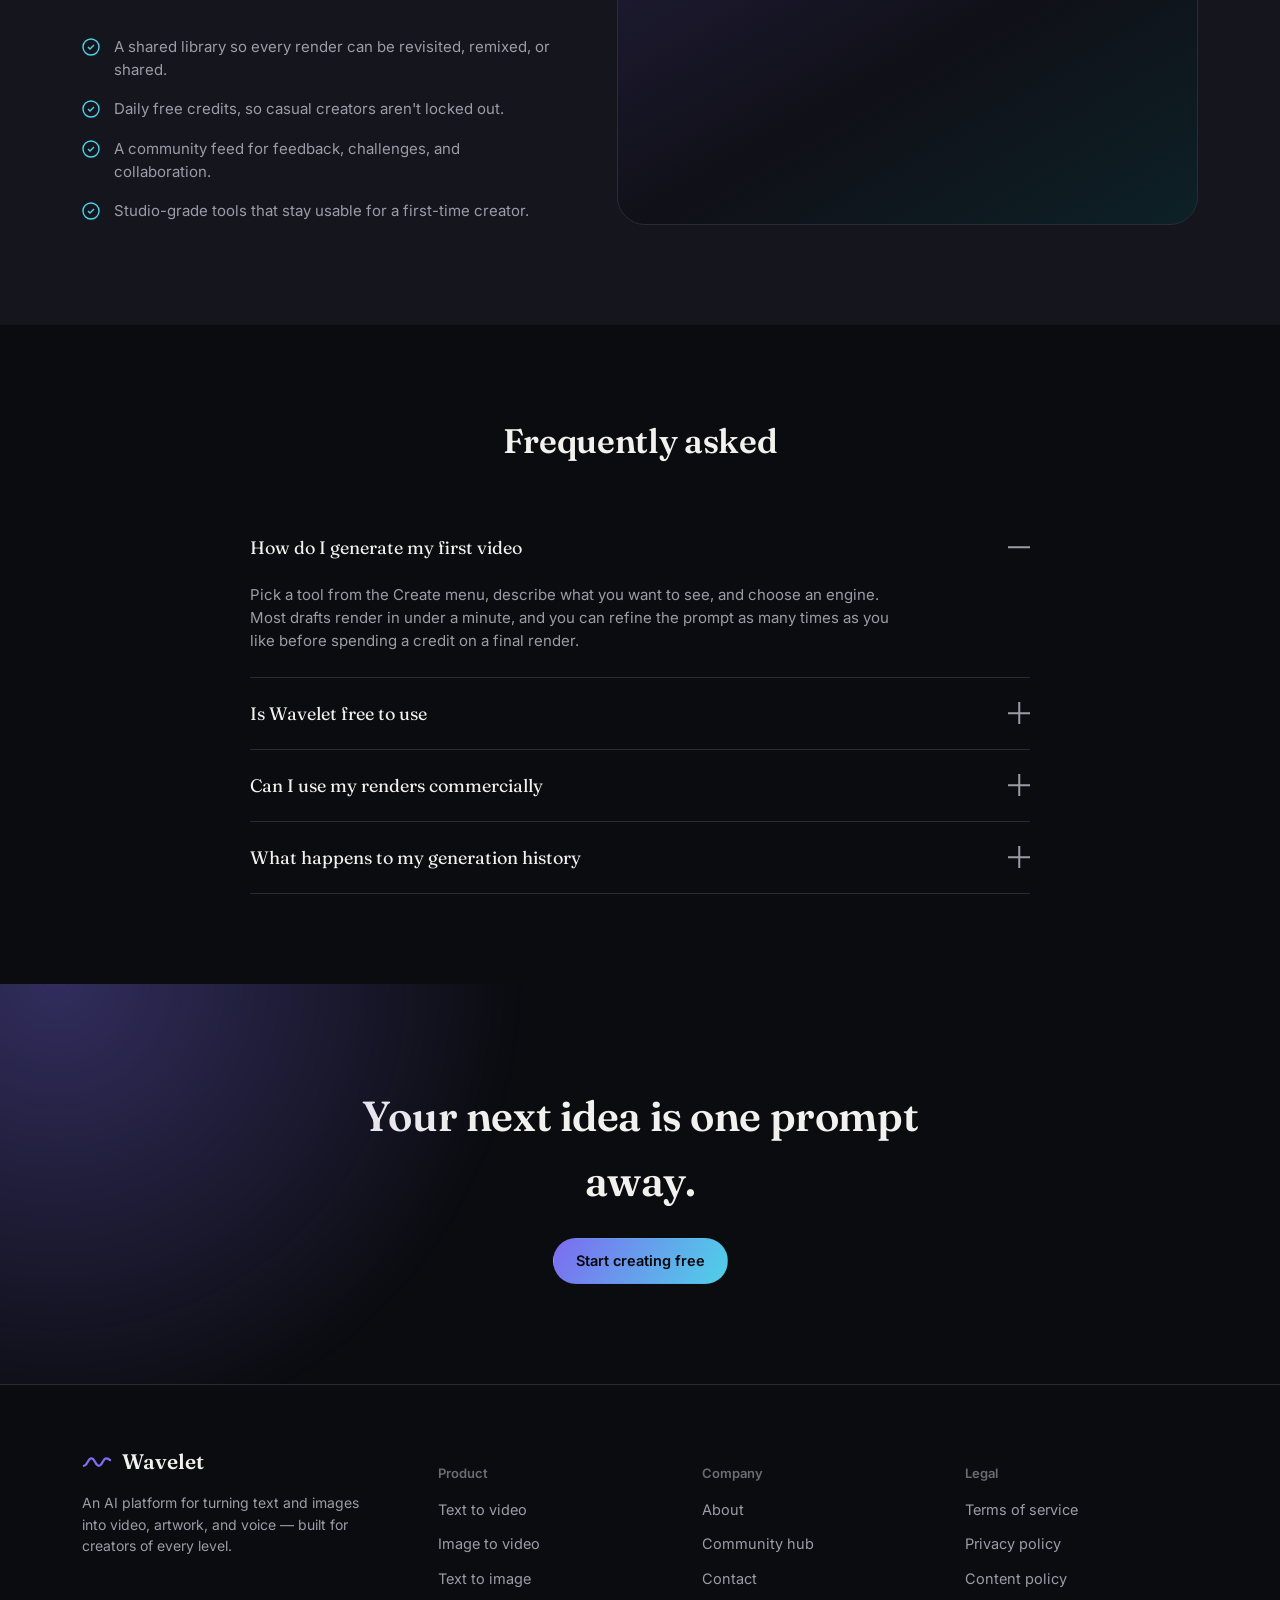
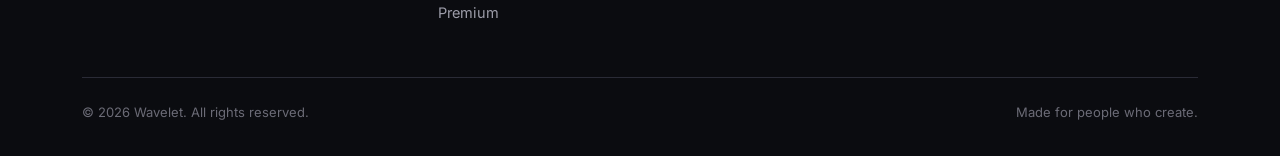
==== commit 46b35030: "7th" ====
--- a/index.html
+++ b/index.html
@@ -51,9 +51,20 @@
       <p class="hero-note">No credit card needed · 5 free generations every week</p>
     </div>
     <div class="hero-visual">
-      <div class="frame frame-c"><div class="frame-shimmer"></div></div>
-      <div class="frame frame-a"><div class="frame-shimmer"></div><span class="frame-tag">text → video · 8s</span></div>
-      <div class="frame frame-b"><div class="frame-shimmer"></div><span class="frame-tag">image → video · loop</span></div>
+      <div class="frame frame-c">
+        <img class="frame-img" src="https://images.unsplash.com/photo-1507525428034-b723cf961d3e?auto=format&fit=crop&w=800&q=80" alt="Ocean waves" />
+        <div class="frame-shimmer"></div>
+      </div>
+      <div class="frame frame-a">
+        <img class="frame-img" src="https://images.unsplash.com/photo-1469474968028-56623f02e42e?auto=format&fit=crop&w=800&q=80" alt="Cinematic scene" />
+        <div class="frame-shimmer"></div>
+        <span class="frame-tag">text → video · 8s</span>
+      </div>
+      <div class="frame frame-b">
+        <img class="frame-img" src="https://images.unsplash.com/photo-1496307042754-b4aa456c4a2d?auto=format&fit=crop&w=800&q=80" alt="Product shot" />
+        <div class="frame-shimmer"></div>
+        <span class="frame-tag">image → video · loop</span>
+      </div>
     </div>
   </div>
 </header>
@@ -68,23 +79,23 @@
     </div>
   </div>
   <div class="marquee">
-    <div class="marquee-track" id="track1">
-      <div class="tile" style="background:linear-gradient(155deg,#3a2f78,#161226)"><span>Concept art</span></div>
-      <div class="tile" style="background:linear-gradient(155deg,#134a52,#0a1c20)"><span>Product design</span></div>
-      <div class="tile" style="background:linear-gradient(155deg,#7a3e2e,#241511)"><span>Architecture</span></div>
-      <div class="tile" style="background:linear-gradient(155deg,#4a3a70,#181422)"><span>Portrait</span></div>
-      <div class="tile" style="background:linear-gradient(155deg,#1f5a4d,#0c1e1a)"><span>Illustration</span></div>
-      <div class="tile" style="background:linear-gradient(155deg,#5c2f5f,#1c1220)"><span>Game design</span></div>
+      <div class="marquee-track" id="track1">
+      <div class="tile"><img src="https://images.unsplash.com/photo-1519681393784-d120267933ba?auto=format&fit=crop&w=600&q=80" alt="Concept art" /><span>Concept art</span></div>
+      <div class="tile"><img src="https://images.unsplash.com/photo-1500530855697-b586d89ba3ee?auto=format&fit=crop&w=600&q=80" alt="Product design" /><span>Product design</span></div>
+      <div class="tile"><img src="https://images.unsplash.com/photo-1470770903676-69b98201ea1c?auto=format&fit=crop&w=600&q=80" alt="Architecture" /><span>Architecture</span></div>
+      <div class="tile"><img src="https://images.unsplash.com/photo-1522069214681-2f1f0e135a6c?auto=format&fit=crop&w=600&q=80" alt="Portrait" /><span>Portrait</span></div>
+      <div class="tile"><img src="https://images.unsplash.com/photo-1496307042754-b4aa456c4a2d?auto=format&fit=crop&w=600&q=80" alt="Illustration" /><span>Illustration</span></div>
+      <div class="tile"><img src="https://images.unsplash.com/photo-1469474968028-56623f02e42e?auto=format&fit=crop&w=600&q=80" alt="Game design" /><span>Game design</span></div>
     </div>
   </div>
   <div class="marquee">
     <div class="marquee-track reverse" id="track2">
-      <div class="tile" style="background:linear-gradient(155deg,#2f4a78,#101a2b)"><span>Video · dance</span></div>
-      <div class="tile" style="background:linear-gradient(155deg,#6b3a2f,#221410)"><span>Video · cinematic</span></div>
-      <div class="tile" style="background:linear-gradient(155deg,#2f7860,#0e2019)"><span>Logo & icon</span></div>
-      <div class="tile" style="background:linear-gradient(155deg,#4f2f78,#161029)"><span>Space design</span></div>
-      <div class="tile" style="background:linear-gradient(155deg,#78632f,#241f0f)"><span>Photography</span></div>
-      <div class="tile" style="background:linear-gradient(155deg,#2f5578,#101d2b)"><span>Video · effects</span></div>
+      <div class="tile"><img src="https://images.unsplash.com/photo-1506784983877-45594efa4cbe?auto=format&fit=crop&w=600&q=80" alt="Dance" /><span>Video · dance</span></div>
+      <div class="tile"><img src="https://images.unsplash.com/photo-1500534314209-a25ddb2bd429?auto=format&fit=crop&w=600&q=80" alt="Cinematic" /><span>Video · cinematic</span></div>
+      <div class="tile"><img src="https://images.unsplash.com/photo-1498050108023-c5249f4df085?auto=format&fit=crop&w=600&q=80" alt="Logo & icon" /><span>Logo & icon</span></div>
+      <div class="tile"><img src="https://images.unsplash.com/photo-1446776811953-b23d57bd21aa?auto=format&fit=crop&w=600&q=80" alt="Space design" /><span>Space design</span></div>
+      <div class="tile"><img src="https://images.unsplash.com/photo-1472214103451-9374bd1c798e?auto=format&fit=crop&w=600&q=80" alt="Photography" /><span>Photography</span></div>
+      <div class="tile"><img src="https://images.unsplash.com/photo-1518779578993-ec3579fee39f?auto=format&fit=crop&w=600&q=80" alt="Video effects" /><span>Video · effects</span></div>
     </div>
   </div>
 </section>
@@ -173,7 +184,9 @@
         <li><svg width="18" height="18" viewBox="0 0 18 18" fill="none"><circle cx="9" cy="9" r="8" stroke="#4FD1E8" stroke-width="1.4"/><path d="M6 9l2 2 4-4" stroke="#4FD1E8" stroke-width="1.4"/></svg> Studio-grade tools that stay usable for a first-time creator.</li>
       </ul>
     </div>
-    <div class="vision-visual"></div>
+    <div class="vision-visual">
+      <img src="https://images.unsplash.com/photo-1496307042754-b4aa456c4a2d?auto=format&fit=crop&w=1000&q=80" alt="Why Wavelet" />
+    </div>
   </div>
 </section>
 
